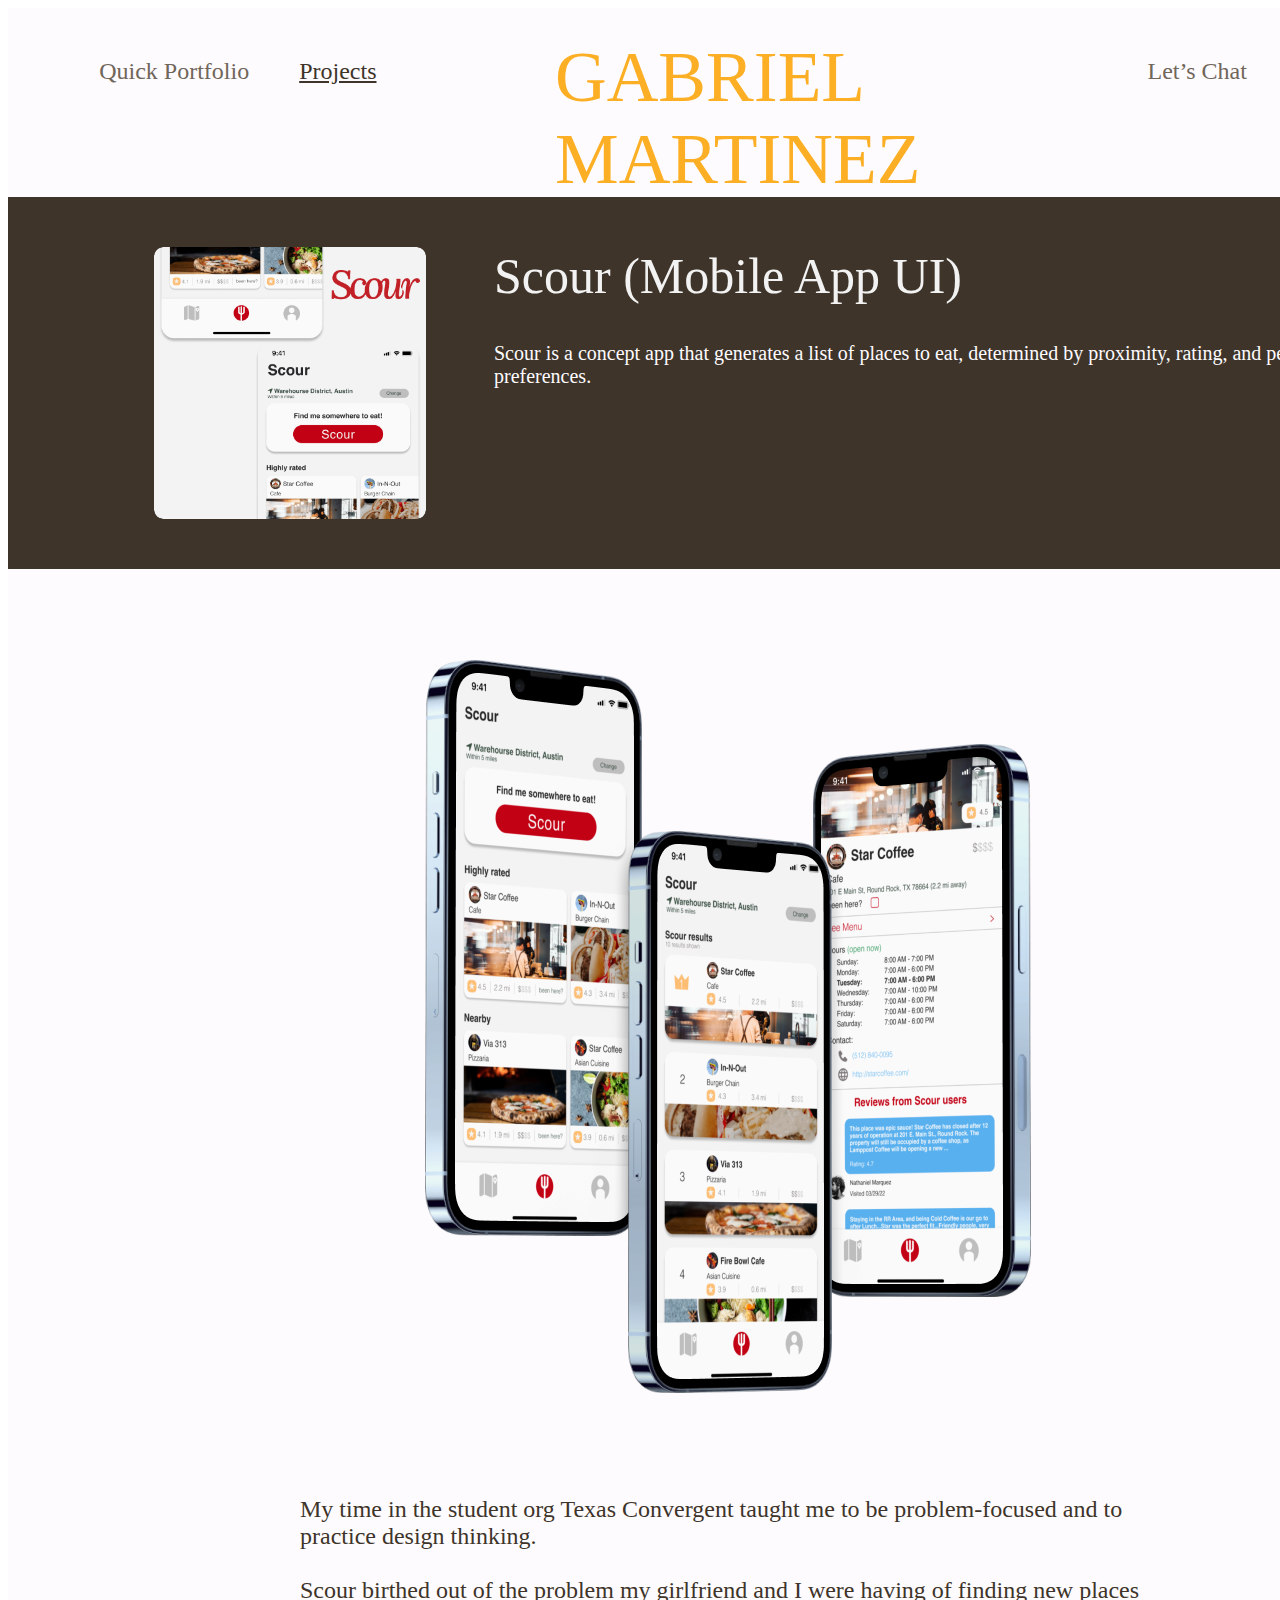
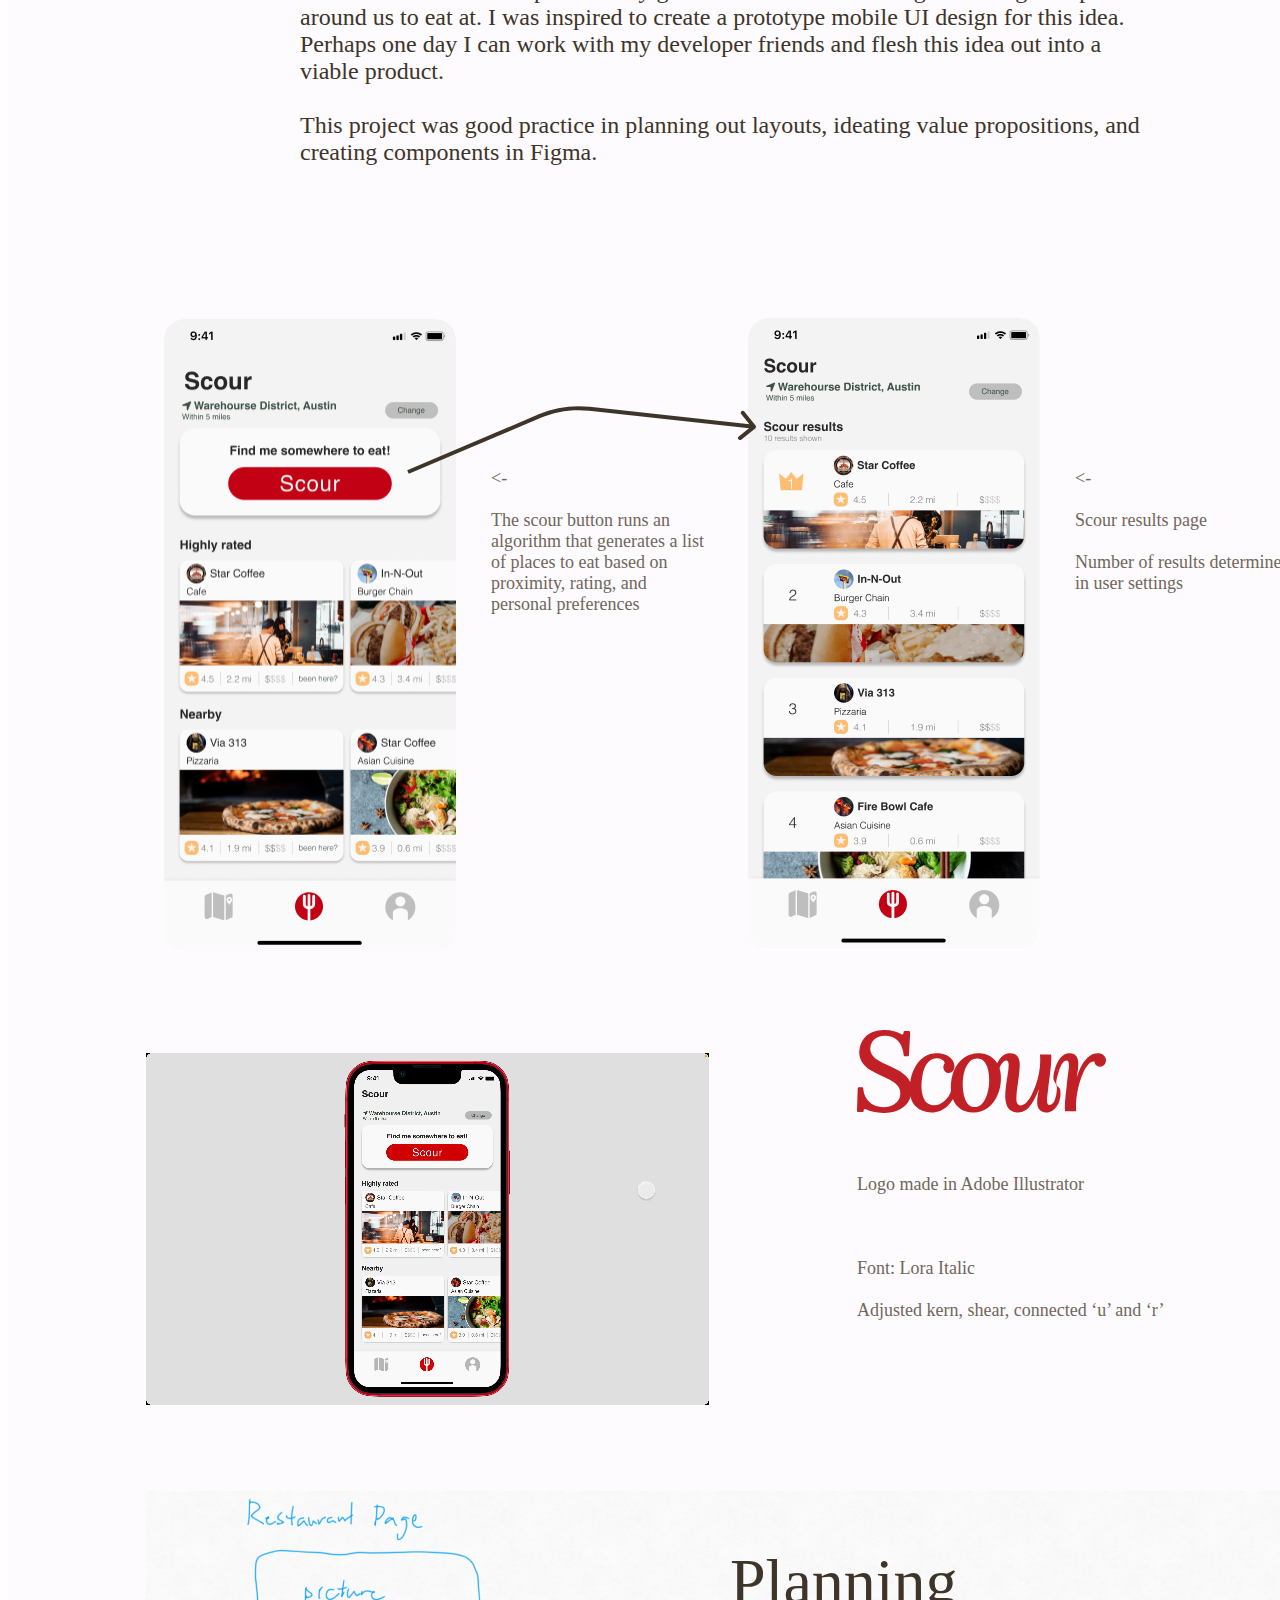
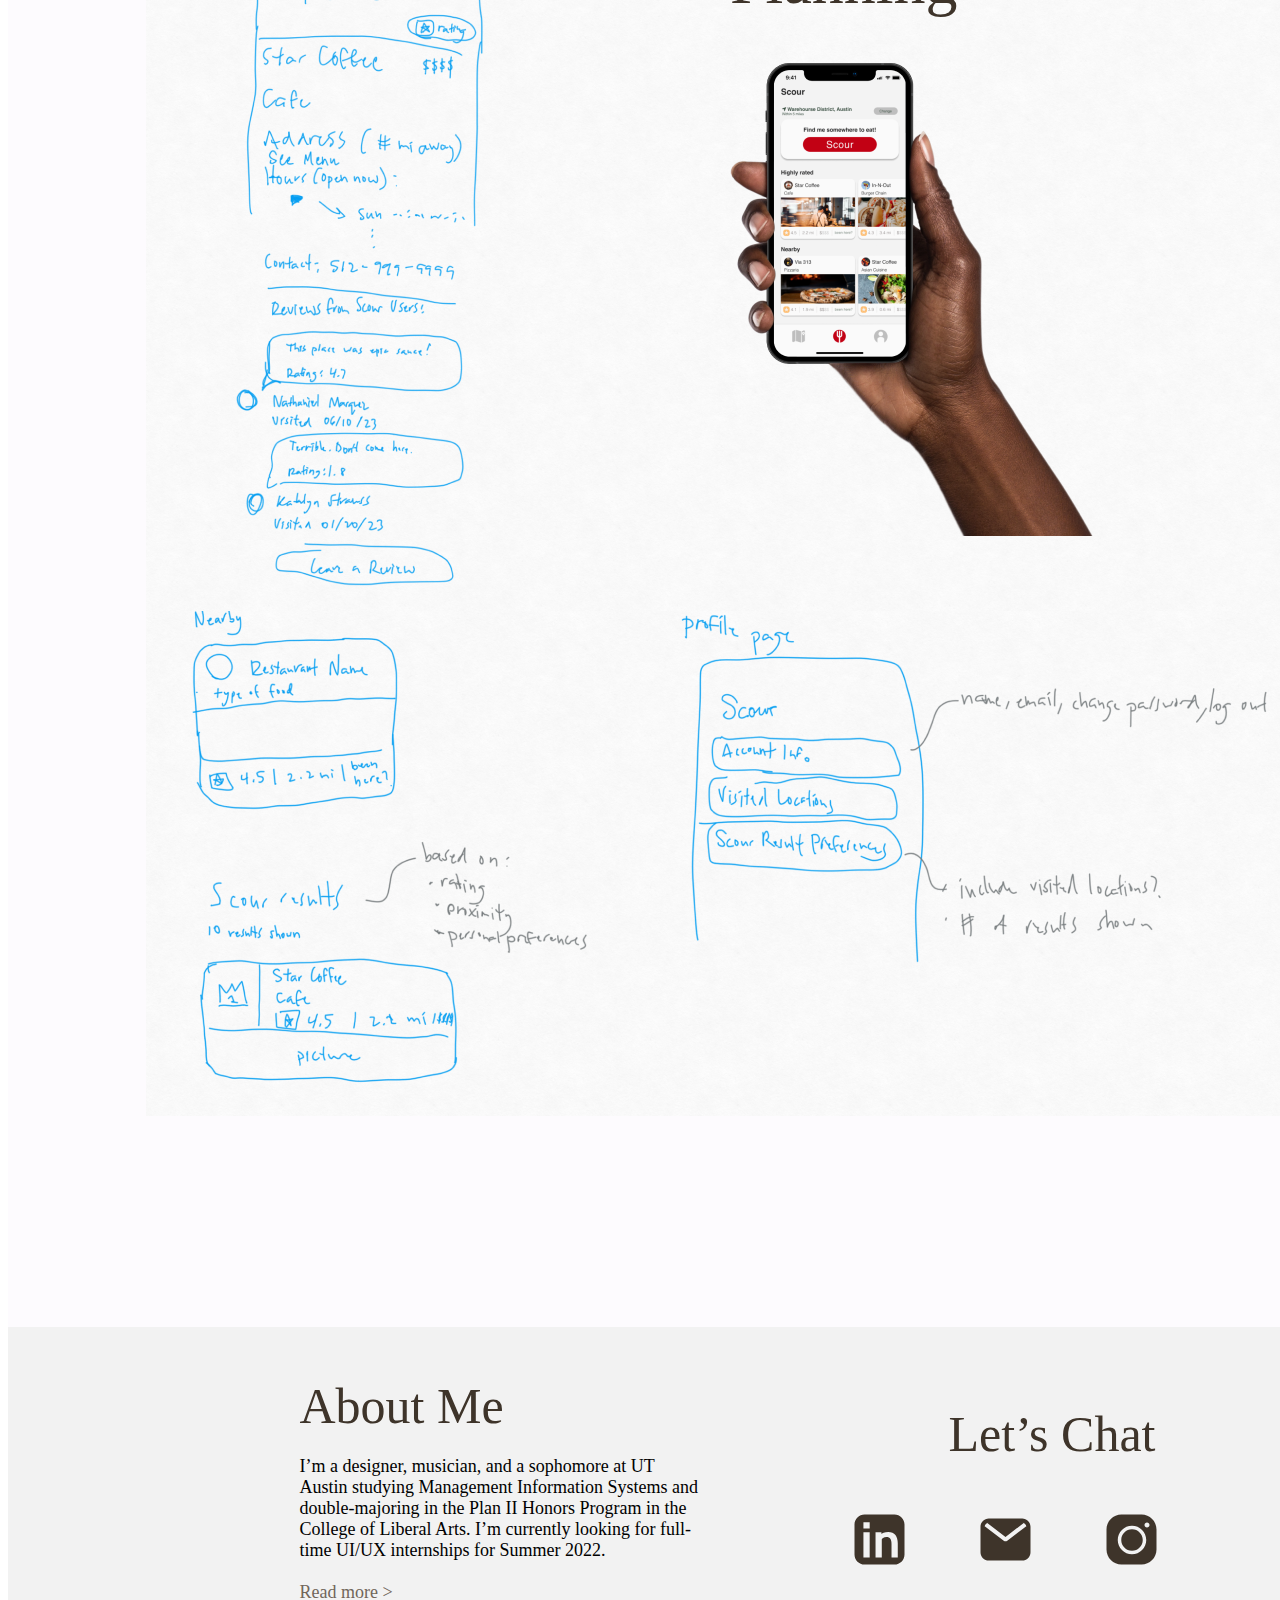
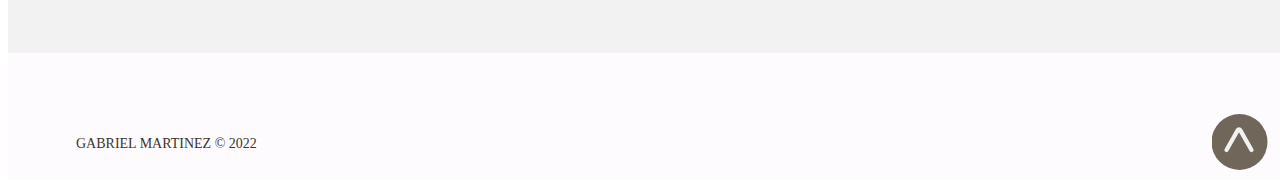
==== project_scour.html @ 1a532256 "new portfolio design" ====
<!DOCTYPE html>
<html>
<head>
  <title>Gabriel K Martinez Portfolio</title>
</head>
<body>
    <div>
        <link href="/css/project_scour.css" rel="stylesheet" />
        <div>
          <div
            class="projectsscourmobileappui1063945-projectsscourmobileappui1063945"
          >
            <div class="projectsscourmobileappui1063945-overlay1063946">
              <a
                href="index.html"
                class="projectsscourmobileappui1063945-navlink"
              >
                <div class="projectsscourmobileappui1063945-personallogo1063947">
                  <div class="projectsscourmobileappui1063945-layer11063948">
                    <span class="projectsscourmobileappui1063945-text">
                      GABRIEL MARTINEZ
                    </span>
                  </div>
                </div>
              </a>
              <div class="projectsscourmobileappui1063945-topnavbar1063950">
                <div class="projectsscourmobileappui1063945-frame21063951">
                  <a
                    href="index.html"
                    class="projectsscourmobileappui1063945-text01"
                  >
                    Quick Portfolio
                  </a>
                  <a
                    href="projects.html"
                    class="projectsscourmobileappui1063945-text02"
                  >
                    Projects
                  </a>
                </div>
                <div class="projectsscourmobileappui1063945-frame31063954">
                  <a href="#106:3964" class="projectsscourmobileappui1063945-text03">
                    Let’s Chat
                  </a>
                  <a
                    href="about.html"
                    class="projectsscourmobileappui1063945-text04"
                  >
                    About
                  </a>
                </div>
              </div>
              <div class="projectsscourmobileappui1063945-bottombar1063957">
                <span class="projectsscourmobileappui1063945-text05">
                  GABRIEL MARTINEZ © 2022
                </span>
                <div class="projectsscourmobileappui1063945-frame91063959">
                    <a href="#top">
                        <img
                          src="/assets/home/Frame 8.svg"
                          alt="Frame83413"
                          class="projectsscourmobileappui1063945-image"
                        />
                      </a>
                  <span class="projectsscourmobileappui1063945-text06">
                    Back to top
                  </span>
                </div>
              </div>
              <div class="projectsscourmobileappui1063945-secrettunnel1063963"></div>
              <div
                id="106:3964"
                class="projectsscourmobileappui1063945-aboutlinks1063964"
              >
                <div class="projectsscourmobileappui1063945-frame131063965">
                  <span class="projectsscourmobileappui1063945-text07">About Me</span>
                  <div class="projectsscourmobileappui1063945-frame121063967">
                    <span class="projectsscourmobileappui1063945-text08">
                      I’m a designer, musician, and a sophomore at UT Austin studying
                      Management Information Systems and double-majoring in the Plan
                      II Honors Program in the College of Liberal Arts. I’m currently
                      looking for full-time UI/UX internships for Summer 2022.
                    </span>
                    <a
                      href="about.html"
                      class="projectsscourmobileappui1063945-text09"
                    >
                      Read more &gt;
                    </a>
                  </div>
                </div>
                <div class="projectsscourmobileappui1063945-frame111063970">
                  <span class="projectsscourmobileappui1063945-text10">
                    Let’s Chat
                  </span>
                  <div class="projectsscourmobileappui1063945-frame101063972">
                    <a href="https://www.linkedin.com/in/gabriel-martinez-7009861b0/" 
                    target="_blank">
                      <img
                        alt="linkedinlogo3829"
                        src="/assets/home/linkedin logo.svg"
                        class="projectsscourmobileappui1063945-svg"
                      />
                    </a>
                    <a href="mailto:gkmartinez@utexas.edu" 
                      target="_blank">
                      <img
                        alt="maillogo3832"
                        src="/assets/home/mail logo.svg"
                        class="projectsscourmobileappui1063945-svg1"
                      /> 
                    </a>
                    <a href="https://www.instagram.com/gkazuakix/" 
                      target="_blank">
                      <img
                        alt="instagramlogo3839"
                        src="/assets/home/instagram logo.svg"
                        class="projectsscourmobileappui1063945-svg2"
                      />
                    </a>
                  </div>
                </div>
              </div>
              <div class="projectsscourmobileappui1063945-frame181063991">
                <div
                  class="
                    projectsscourmobileappui1063945-appiconprojecttitlecard1063992
                  "
                >
                  <img
                    alt="scourtitlecard11602954"
                    src="/assets/home/scour title card.png"
                    class="projectsscourmobileappui1063945-image02"
                  />
                </div>
                <div class="projectsscourmobileappui1063945-frame171064043">
                  <span class="projectsscourmobileappui1063945-text11">
                    Scour (Mobile App UI)
                  </span>
                  <span class="projectsscourmobileappui1063945-text12">
                    Scour is a concept app that generates a list of places to eat,
                    determined by proximity, rating, and personal preferences.
                  </span>
                </div>
              </div>
              <span class="projectsscourmobileappui1063945-text13">
                <span>
                  My time in the student org Texas Convergent taught me to be
                  problem-focused and to practice design thinking.
                </span>
                <br />
                <span></span>
                <br />
                <span>
                  Scour birthed out of the problem my girlfriend and I were having of
                  finding new places around us to eat at. I was inspired to create a
                  prototype mobile UI design for this idea. Perhaps one day I can work
                  with my developer friends and flesh this idea out into a viable
                  product.
                </span>
                <br />
                <span></span>
                <br />
                <span>
                  This project was good practice in planning out layouts, ideating
                  value propositions, and creating components in Figma.
                </span>
              </span>
              <div class="projectsscourmobileappui1063945-group51245477">
                <div class="projectsscourmobileappui1063945-scourpagehome1244723">
                  <img
                    alt="scourpagehome11602966"
                    src="/assets/scour/scour page - home.png"
                    class="projectsscourmobileappui1063945-image03"
                  />
                </div>
                <span class="projectsscourmobileappui1063945-text23">
                  <span>&lt;-</span>
                  <br />
                  <span></span>
                  <br />
                  <span>
                    The scour button runs an algorithm that generates a list of places
                    to eat based on proximity, rating, and personal preferences
                  </span>
                </span>
                <span class="projectsscourmobileappui1063945-text29">
                  <span>&lt;-</span>
                  <br />
                  <span></span>
                  <br />
                  <span>Scour results page</span>
                  <br />
                  <span></span>
                  <br />
                  <span>Number of results determined in user settings</span>
                </span>
                <div
                  class="projectsscourmobileappui1063945-scourpagescourresults1245215"
                >
                  <img
                    alt="scourpagescourresults11602968"
                    src="/assets/scour/scour page - scour results.png"
                    class="projectsscourmobileappui1063945-image04"
                  />
                </div>
                <img
                  alt="Arrow11245475"
                  src="/assets/scour/Arrow 1.svg"
                  class="projectsscourmobileappui1063945-svg3"
                />
              </div>
              <div class="projectsscourmobileappui1063945-i-phone13pro1244702">
                  <img
                    src="/assets/scour/iPhone 13 Pro.png">
                </div>
                <!--did a lot of deleting here, hopefully divs are still intact-->
                </div>
              </div>
              <div class="projectsscourmobileappui1063945-video1285478">
                  <video
                  width="100%"
                  height="100%"
                  src="/assets/videos/scour demo (1).mp4"
                  loop=""
                  autoplay="autoplay"
                  playsinline=""
                  muted=""
                ></video>
              </div>
              <div class="projectsscourmobileappui1063945-frame191355621">
                <div class="projectsscourmobileappui1063945-logo1335611">
                  <div class="projectsscourmobileappui1063945-layer21335612">
                    <img
                      alt="Layer1I1335612735"
                      src="/assets/scour/logo.svg"
                      class="projectsscourmobileappui1063945-image13"
                    />
                  </div>
                </div>
                <span class="projectsscourmobileappui1063945-text39">
                  <span>Logo made in Adobe Illustrator</span>
                  <br />
                  <span></span>
                  <br />
                  <span></span>
                  <br />
                  <span></span>
                  <br />
                  <span>Font: Lora Italic</span>
                  <br />
                  <span></span>
                  <br />
                  <span>Adjusted kern, shear, connected ‘u’ and ‘r’</span>
                </span>
              </div>
              <img
                alt="IMGBCB7A203358B111355662"
                src="/assets/scour/bottom sketch.png"
                class="projectsscourmobileappui1063945-image14"
              />
              <img
                alt="IMG135BC1971901111355663"
                src="/assets/scour/top sketch.png"
                class="projectsscourmobileappui1063945-image15"
              />
              <img
                alt="WomanhandholdingiPhone12mockupBlackskinMockuuupsStudio1355665"
                src="/assets/scour/hand mockup.png"
                class="projectsscourmobileappui1063945-image16"
              />
              <span class="projectsscourmobileappui1063945-text53">Planning</span>
            </div>
          </div>
        </div>
      </div>
      
      
      
  
</body>
</html>
---- css/project_scour.css ----
:root{
    --dl-color-default-granitegray63d72: rgba(113, 102, 90, 1);
    --dl-color-default-snow811f9: rgba(253, 251, 254, 1);
    --dl-color-default-cultured8f9a2: rgba(242, 242, 242, 1);
    --dl-color-default-darklavad46c3: rgba(62, 52, 42, 1);
  }
  
  html {
    scroll-behavior: smooth;
  }

  .projectsscourmobileappui1063945-projectsscourmobileappui1063945 {
  width: 1440px;
  height: 4972px;
  display: flex;
  overflow: hidden;
  position: relative;
  max-width: 1440px;
  box-sizing: border-box;
  align-items: flex-start;
  border-color: transparent;
  background-color: rgba(255, 255, 255, 1);
}
.projectsscourmobileappui1063945-overlay1063946 {
  top: 0px;
  left: 0px;
  width: 1440px;
  height: 4972px;
  display: flex;
  overflow: hidden;
  position: absolute;
  box-sizing: border-box;
  align-items: flex-start;
  border-color: transparent;
  background-color: var(--dl-color-default-snow811f9);
}
.projectsscourmobileappui1063945-navlink {
  display: contents;
}
.projectsscourmobileappui1063945-personallogo1063947 {
  top: 28px;
  left: 547px;
  width: 346px;
  height: 94px;
  display: flex;
  position: absolute;
  box-sizing: border-box;
  align-items: flex-start;
  border-color: transparent;
  flex-direction: column;
}
.projectsscourmobileappui1063945-layer11063948 {
  width: 346px;
  height: 94px;
  display: flex;
  position: relative;
  box-sizing: border-box;
  align-items: flex-start;
  flex-shrink: 1;
  border-color: transparent;
}
.projectsscourmobileappui1063945-text {
  top: 0px;
  left: 0px;
  color: rgba(252, 175, 37, 1);
  width: 346px;
  height: auto;
  position: absolute;
  font-size: 71.57717895507812px;
  align-self: auto;
  font-style: normal;
  text-align: left;
  font-family: Landasans;
  font-weight: 500px;
  line-height: normal;
  font-stretch: normal;
  text-decoration: none;
}
.projectsscourmobileappui1063945-topnavbar1063950 {
  top: 50px;
  left: 56px;
  width: 1328px;
  display: flex;
  position: absolute;
  box-sizing: border-box;
  align-items: center;
  border-color: transparent;
  justify-content: center;
}
.projectsscourmobileappui1063945-frame21063951 {
  margin: 0 771px 0 0;
  display: flex;
  position: relative;
  box-sizing: border-box;
  align-items: flex-start;
  flex-shrink: 1;
  border-color: transparent;
}
.projectsscourmobileappui1063945-text01 {
  color: var(--dl-color-default-granitegray63d72);
  height: auto;
  margin: 0 50px 0 0;
  font-size: 24px;
  align-self: auto;
  font-style: normal;
  text-align: left;
  font-family: Geneva;
  font-weight: 400px;
  line-height: normal;
  font-stretch: normal;
  text-decoration: none;
}
.projectsscourmobileappui1063945-text02 {
  color: var(--dl-color-default-darklavad46c3);
  height: auto;
  font-size: 24px;
  align-self: auto;
  font-style: normal;
  text-align: left;
  font-family: Geneva;
  font-weight: 400px;
  line-height: normal;
  font-stretch: normal;
  text-decoration: underline;
}
.projectsscourmobileappui1063945-frame31063954 {
  display: flex;
  position: relative;
  box-sizing: border-box;
  align-items: flex-start;
  flex-shrink: 1;
  border-color: transparent;
}
.projectsscourmobileappui1063945-text03 {
  color: var(--dl-color-default-granitegray63d72);
  height: auto;
  margin: 0 50px 0 0;
  font-size: 24px;
  align-self: auto;
  font-style: normal;
  text-align: left;
  font-family: Geneva;
  font-weight: 400px;
  line-height: normal;
  font-stretch: normal;
  text-decoration: none;
}
.projectsscourmobileappui1063945-text04 {
  color: var(--dl-color-default-granitegray63d72);
  height: auto;
  font-size: 24px;
  align-self: auto;
  font-style: normal;
  text-align: left;
  font-family: Geneva;
  font-weight: 400px;
  line-height: normal;
  font-stretch: normal;
  text-decoration: none;
}
.projectsscourmobileappui1063945-bottombar1063957 {
  top: 4896px;
  left: 0px;
  width: 1440px;
  display: flex;
  padding: 10px 50px;
  position: absolute;
  box-sizing: border-box;
  align-items: center;
  border-color: transparent;
  justify-content: center;
  background-color: var(--dl-color-default-snow811f9);
}
.projectsscourmobileappui1063945-text05 {
  color: var(--dl-color-default-darklavad46c3);
  height: auto;
  margin: 0 955px 0 0;
  font-size: 14px;
  align-self: auto;
  font-style: normal;
  text-align: left;
  font-family: Geneva;
  font-weight: 400px;
  line-height: normal;
  font-stretch: normal;
  text-decoration: none;
}
.projectsscourmobileappui1063945-frame91063959 {
  display: flex;
  position: relative;
  box-sizing: border-box;
  align-items: center;
  flex-shrink: 1;
  border-color: transparent;
  justify-content: flex-end;
}
.projectsscourmobileappui1063945-image {
  width: 56px;
  height: 56px;
  margin: 0 20px 0 0;
  position: relative;
  object-fit: cover;
  border-color: transparent;
}
.projectsscourmobileappui1063945-text06 {
  color: var(--dl-color-default-darklavad46c3);
  height: auto;
  font-size: 20px;
  align-self: auto;
  font-style: normal;
  text-align: left;
  font-family: Geneva;
  font-weight: 400px;
  line-height: normal;
  font-stretch: normal;
  text-decoration: none;
}
.projectsscourmobileappui1063945-secrettunnel1063963 {
  top: 0px;
  left: 670px;
  width: 100px;
  height: 1px;
  display: flex;
  overflow: hidden;
  position: absolute;
  box-sizing: border-box;
  align-items: flex-start;
  border-color: transparent;
}
.projectsscourmobileappui1063945-aboutlinks1063964 {
  top: 4519px;
  left: -1px;
  width: 1441px;
  display: flex;
  padding: 50px 100px;
  position: absolute;
  box-sizing: border-box;
  align-items: center;
  border-color: transparent;
  justify-content: center;
  background-color: var(--dl-color-default-cultured8f9a2);
}
.projectsscourmobileappui1063945-frame131063965 {
  margin: 0 155px 0 0;
  display: flex;
  position: relative;
  box-sizing: border-box;
  align-items: flex-start;
  flex-shrink: 1;
  border-color: transparent;
  flex-direction: column;
}
.projectsscourmobileappui1063945-text07 {
  color: var(--dl-color-default-darklavad46c3);
  height: auto;
  margin: 0 0 21px 0;
  font-size: 50px;
  align-self: auto;
  font-style: normal;
  text-align: left;
  font-family: Geneva;
  font-weight: 400px;
  line-height: normal;
  font-stretch: normal;
  text-decoration: none;
}
.projectsscourmobileappui1063945-frame121063967 {
  display: flex;
  position: relative;
  box-sizing: border-box;
  align-items: flex-start;
  flex-shrink: 1;
  border-color: transparent;
  flex-direction: column;
  justify-content: flex-end;
}
.projectsscourmobileappui1063945-text08 {
  color: rgba(0, 0, 0, 1);
  width: 401px;
  height: auto;
  margin: 0 0 21px 0;
  font-size: 18px;
  align-self: auto;
  font-style: normal;
  text-align: left;
  font-family: Geneva;
  font-weight: 400px;
  line-height: normal;
  font-stretch: normal;
  text-decoration: none;
}
.projectsscourmobileappui1063945-text09 {
  color: var(--dl-color-default-granitegray63d72);
  height: auto;
  font-size: 18px;
  align-self: auto;
  font-style: normal;
  text-align: left;
  font-family: Geneva;
  font-weight: 400px;
  line-height: normal;
  font-stretch: normal;
  text-decoration: none;
}
.projectsscourmobileappui1063945-frame111063970 {
  width: 300px;
  height: 170px;
  display: flex;
  position: relative;
  box-sizing: border-box;
  align-items: flex-end;
  border-color: transparent;
  flex-direction: column;
}
.projectsscourmobileappui1063945-text10 {
  color: var(--dl-color-default-darklavad46c3);
  height: auto;
  margin: 0 0 53px 0;
  font-size: 50px;
  align-self: auto;
  font-style: normal;
  text-align: left;
  font-family: Geneva;
  font-weight: 400px;
  line-height: normal;
  font-stretch: normal;
  text-decoration: none;
}
.projectsscourmobileappui1063945-frame101063972 {
  width: 300px;
  height: 50px;
  display: flex;
  position: relative;
  box-sizing: border-box;
  align-items: center;
  border-color: transparent;
  justify-content: center;
}
.projectsscourmobileappui1063945-svg {
  width: 50;
  height: 50;
  margin: 0 75px 0 0;
}
.projectsscourmobileappui1063945-svg1 {
  width: 50;
  height: 42;
  margin: 0 75px 0 0;
}
.projectsscourmobileappui1063945-svg2 {
  width: 50;
  height: 50;
}
.projectsscourmobileappui1063945-image01 {
  top: 1305px;
  left: 366px;
  width: 708px;
  height: 352px;
  position: absolute;
  object-fit: cover;
  border-color: transparent;
}
.projectsscourmobileappui1063945-frame181063991 {
  top: 189px;
  left: 0px;
  width: 1440px;
  height: 372px;
  display: flex;
  overflow: hidden;
  position: absolute;
  box-sizing: border-box;
  align-items: flex-start;
  border-color: transparent;
  background-color: var(--dl-color-default-darklavad46c3);
}
.projectsscourmobileappui1063945-appiconprojecttitlecard1063992 {
  top: 50px;
  left: 146px;
  width: 272px;
  height: 272px;
  display: flex;
  overflow: hidden;
  position: absolute;
  box-sizing: border-box;
  align-items: flex-start;
  border-color: transparent;
  border-radius: 9.315069198608398px;
}
.projectsscourmobileappui1063945-image02 {
  top: 0px;
  left: 0px;
  width: 272px;
  height: 272px;
  position: absolute;
  object-fit: cover;
  border-color: transparent;
}
.projectsscourmobileappui1063945-frame171064043 {
  top: 50px;
  left: 486px;
  width: 899px;
  display: flex;
  position: absolute;
  box-sizing: border-box;
  align-items: flex-start;
  flex-shrink: 1;
  border-color: transparent;
  flex-direction: column;
}
.projectsscourmobileappui1063945-text11 {
  color: var(--dl-color-default-cultured8f9a2);
  height: auto;
  margin: 0 0 37px 0;
  font-size: 50px;
  align-self: auto;
  font-style: normal;
  text-align: left;
  font-family: Geneva;
  font-weight: 400px;
  line-height: normal;
  font-stretch: normal;
  text-decoration: none;
}
.projectsscourmobileappui1063945-text12 {
  color: var(--dl-color-default-snow811f9);
  width: 899px;
  height: auto;
  font-size: 20px;
  align-self: auto;
  font-style: normal;
  text-align: left;
  font-family: Geneva;
  font-weight: 400px;
  line-height: normal;
  font-stretch: normal;
  text-decoration: none;
}
.projectsscourmobileappui1063945-text13 {
  top: 1488px;
  left: 292px;
  color: var(--dl-color-default-darklavad46c3);
  width: 856px;
  height: auto;
  position: absolute;
  font-size: 24px;
  align-self: auto;
  font-style: normal;
  text-align: left;
  font-family: Geneva;
  font-weight: 400px;
  line-height: normal;
  font-stretch: normal;
  text-decoration: none;
}
.projectsscourmobileappui1063945-group51245477 {
  top: 1910px;
  left: 156px;
  width: 1129px;
  height: 633.0004272460938px;
  display: flex;
  position: absolute;
  box-sizing: border-box;
  align-items: flex-start;
  flex-shrink: 1;
  border-color: transparent;
}
.projectsscourmobileappui1063945-scourpagehome1244723 {
  top: 1px;
  left: 0px;
  width: 292px;
  height: 632.0004272460938px;
  display: flex;
  overflow: hidden;
  position: absolute;
  box-sizing: border-box;
  align-items: flex-start;
  border-color: transparent;
  border-radius: 20px;
  background-color: rgba(255, 255, 255, 1);
}
.projectsscourmobileappui1063945-image03 {
  top: 0px;
  left: 0px;
  width: 292px;
  height: 633px;
  position: absolute;
  object-fit: cover;
  border-color: transparent;
}
.projectsscourmobileappui1063945-text23 {
  top: 150px;
  left: 327px;
  color: var(--dl-color-default-granitegray63d72);
  width: 218px;
  height: auto;
  position: absolute;
  font-size: 18px;
  align-self: auto;
  font-style: normal;
  text-align: left;
  font-family: Geneva;
  font-weight: 400px;
  line-height: normal;
  font-stretch: normal;
  text-decoration: none;
}
.projectsscourmobileappui1063945-text29 {
  top: 150px;
  left: 911px;
  color: var(--dl-color-default-granitegray63d72);
  width: 218px;
  height: auto;
  position: absolute;
  font-size: 18px;
  align-self: auto;
  font-style: normal;
  text-align: left;
  font-family: Geneva;
  font-weight: 400px;
  line-height: normal;
  font-stretch: normal;
  text-decoration: none;
}
.projectsscourmobileappui1063945-scourpagescourresults1245215 {
  top: 0px;
  left: 584px;
  width: 292px;
  height: 632px;
  display: flex;
  overflow: hidden;
  position: absolute;
  box-sizing: border-box;
  align-items: flex-start;
  border-color: transparent;
  border-radius: 20px;
  background-color: rgba(255, 255, 255, 1);
}
.projectsscourmobileappui1063945-image04 {
  top: 0px;
  left: 0px;
  width: 292px;
  height: 632px;
  position: absolute;
  object-fit: cover;
  border-color: transparent;
}
.projectsscourmobileappui1063945-svg3 {
  top: 88px;
  left: 243px;
  width: 346;
  height: 66;
  position: absolute;
}
.projectsscourmobileappui1063945-i-phone13pro1244702 {
  top: 652px;
  left: 417px;
  width: 606px;
  height: 733px;
  display: flex;
  position: absolute;
  box-sizing: border-box;
  align-items: flex-start;
  flex-shrink: 1;
  border-color: transparent;
}
.projectsscourmobileappui1063945-frame31244703 {
  top: 84px;
  left: 388px;
  width: 218px;
  height: 553px;
  display: flex;
  position: absolute;
  box-sizing: border-box;
  align-items: flex-start;
  flex-shrink: 1;
  border-color: transparent;
}
.projectsscourmobileappui1063945-image05 {
  top: 0px;
  left: 0px;
  width: 218px;
  height: 553px;
  position: absolute;
  object-fit: cover;
  border-color: transparent;
}
.projectsscourmobileappui1063945-mockup1244705 {
  top: 13px;
  left: 8px;
  width: 182px;
  height: 527px;
  display: flex;
  position: absolute;
  box-sizing: border-box;
  align-items: flex-start;
  flex-shrink: 1;
  border-color: transparent;
}
.projectsscourmobileappui1063945-image06 {
  top: -3px;
  left: -4px;
  width: 188px;
  height: 531px;
  position: absolute;
  object-fit: cover;
  border-color: transparent;
}
.projectsscourmobileappui1063945-image07 {
  top: 0px;
  left: 0px;
  width: 218px;
  height: 553px;
  opacity: 0.50;
  position: absolute;
  object-fit: cover;
  border-color: transparent;
}
.projectsscourmobileappui1063945-frame11244710 {
  top: 0px;
  left: 0px;
  width: 217px;
  height: 576px;
  display: flex;
  position: absolute;
  box-sizing: border-box;
  align-items: flex-start;
  flex-shrink: 1;
  border-color: transparent;
}
.projectsscourmobileappui1063945-image08 {
  top: 0px;
  left: 0px;
  width: 217px;
  height: 576px;
  position: absolute;
  object-fit: cover;
  border-color: transparent;
}
.projectsscourmobileappui1063945-mockup1244712 {
  top: 13px;
  left: 30px;
  width: 179px;
  height: 549px;
  display: flex;
  position: absolute;
  box-sizing: border-box;
  align-items: flex-start;
  flex-shrink: 1;
  border-color: transparent;
}
.projectsscourmobileappui1063945-image09 {
  top: -4px;
  left: -1px;
  width: 181px;
  height: 554px;
  position: absolute;
  object-fit: cover;
  border-color: transparent;
}
.projectsscourmobileappui1063945-image10 {
  top: 8px;
  left: 2px;
  width: 215px;
  height: 568px;
  opacity: 0.50;
  position: absolute;
  object-fit: cover;
  border-color: transparent;
}
.projectsscourmobileappui1063945-frame21244717 {
  top: 171px;
  left: 203px;
  width: 204px;
  height: 562px;
  display: flex;
  position: absolute;
  box-sizing: border-box;
  align-items: flex-start;
  flex-shrink: 1;
  border-color: transparent;
}
.projectsscourmobileappui1063945-image11 {
  top: 0px;
  left: 0px;
  width: 204px;
  height: 562px;
  position: absolute;
  object-fit: cover;
  border-color: transparent;
}
.projectsscourmobileappui1063945-mockup1244719 {
  top: 13px;
  left: 29px;
  width: 167px;
  height: 535px;
  display: flex;
  position: absolute;
  box-sizing: border-box;
  align-items: flex-start;
  flex-shrink: 1;
  border-color: transparent;
}
.projectsscourmobileappui1063945-image12 {
  top: -4px;
  left: -1px;
  width: 169px;
  height: 541px;
  position: absolute;
  object-fit: cover;
  border-color: transparent;
}
.projectsscourmobileappui1063945-video1285478 {
  top: 2630px;
  left: 146px;
  width: 563px;
  height: 397px;
  display: flex;
  overflow: hidden;
  position: absolute;
  box-sizing: border-box;
  align-items: flex-start;
  border-color: transparent;
  border-radius: 20px;
  background-color: transparent;
}
.projectsscourmobileappui1063945-frame191355621 {
  top: 2630px;
  left: 857px;
  width: 309px;
  height: 336px;
  display: flex;
  position: absolute;
  box-sizing: border-box;
  align-items: flex-start;
  border-color: transparent;
  flex-direction: column;
}
.projectsscourmobileappui1063945-logo1335611 {
  width: 249px;
  height: 83px;
  margin: 0 0 61px 0;
  display: flex;
  overflow: hidden;
  position: relative;
  box-sizing: border-box;
  align-items: flex-start;
  border-color: transparent;
}
.projectsscourmobileappui1063945-layer21335612 {
  top: 0px;
  left: 0px;
  width: 249px;
  height: 83px;
  display: flex;
  position: absolute;
  box-sizing: border-box;
  align-items: flex-start;
  border-color: transparent;
}
.projectsscourmobileappui1063945-image13 {
  top: 0px;
  left: 0px;
  width: 249px;
  height: 83px;
  position: absolute;
  object-fit: cover;
  border-color: transparent;
}
.projectsscourmobileappui1063945-text39 {
  color: var(--dl-color-default-granitegray63d72);
  width: 309px;
  height: auto;
  font-size: 18px;
  align-self: auto;
  font-style: normal;
  text-align: left;
  font-family: Geneva;
  font-weight: 400px;
  line-height: normal;
  font-stretch: normal;
  text-decoration: none;
}
.projectsscourmobileappui1063945-image14 {
  top: 3784px;
  left: 146px;
  width: 1148px;
  height: 532px;
  position: absolute;
  object-fit: cover;
  border-color: transparent;
}
.projectsscourmobileappui1063945-image15 {
  top: 3091px;
  left: 146px;
  width: 1148px;
  height: 720px;
  position: absolute;
  object-fit: cover;
  border-color: transparent;
}
.projectsscourmobileappui1063945-image16 {
  top: 3263px;
  left: 730px;
  width: 535px;
  height: 473px;
  position: absolute;
  object-fit: cover;
  border-color: transparent;
}
.projectsscourmobileappui1063945-text53 {
  top: 3145px;
  left: 730px;
  color: var(--dl-color-default-darklavad46c3);
  height: auto;
  position: absolute;
  font-size: 64px;
  align-self: auto;
  font-style: normal;
  text-align: left;
  font-family: Geneva;
  font-weight: 400px;
  line-height: normal;
  font-stretch: normal;
  text-decoration: none;
}
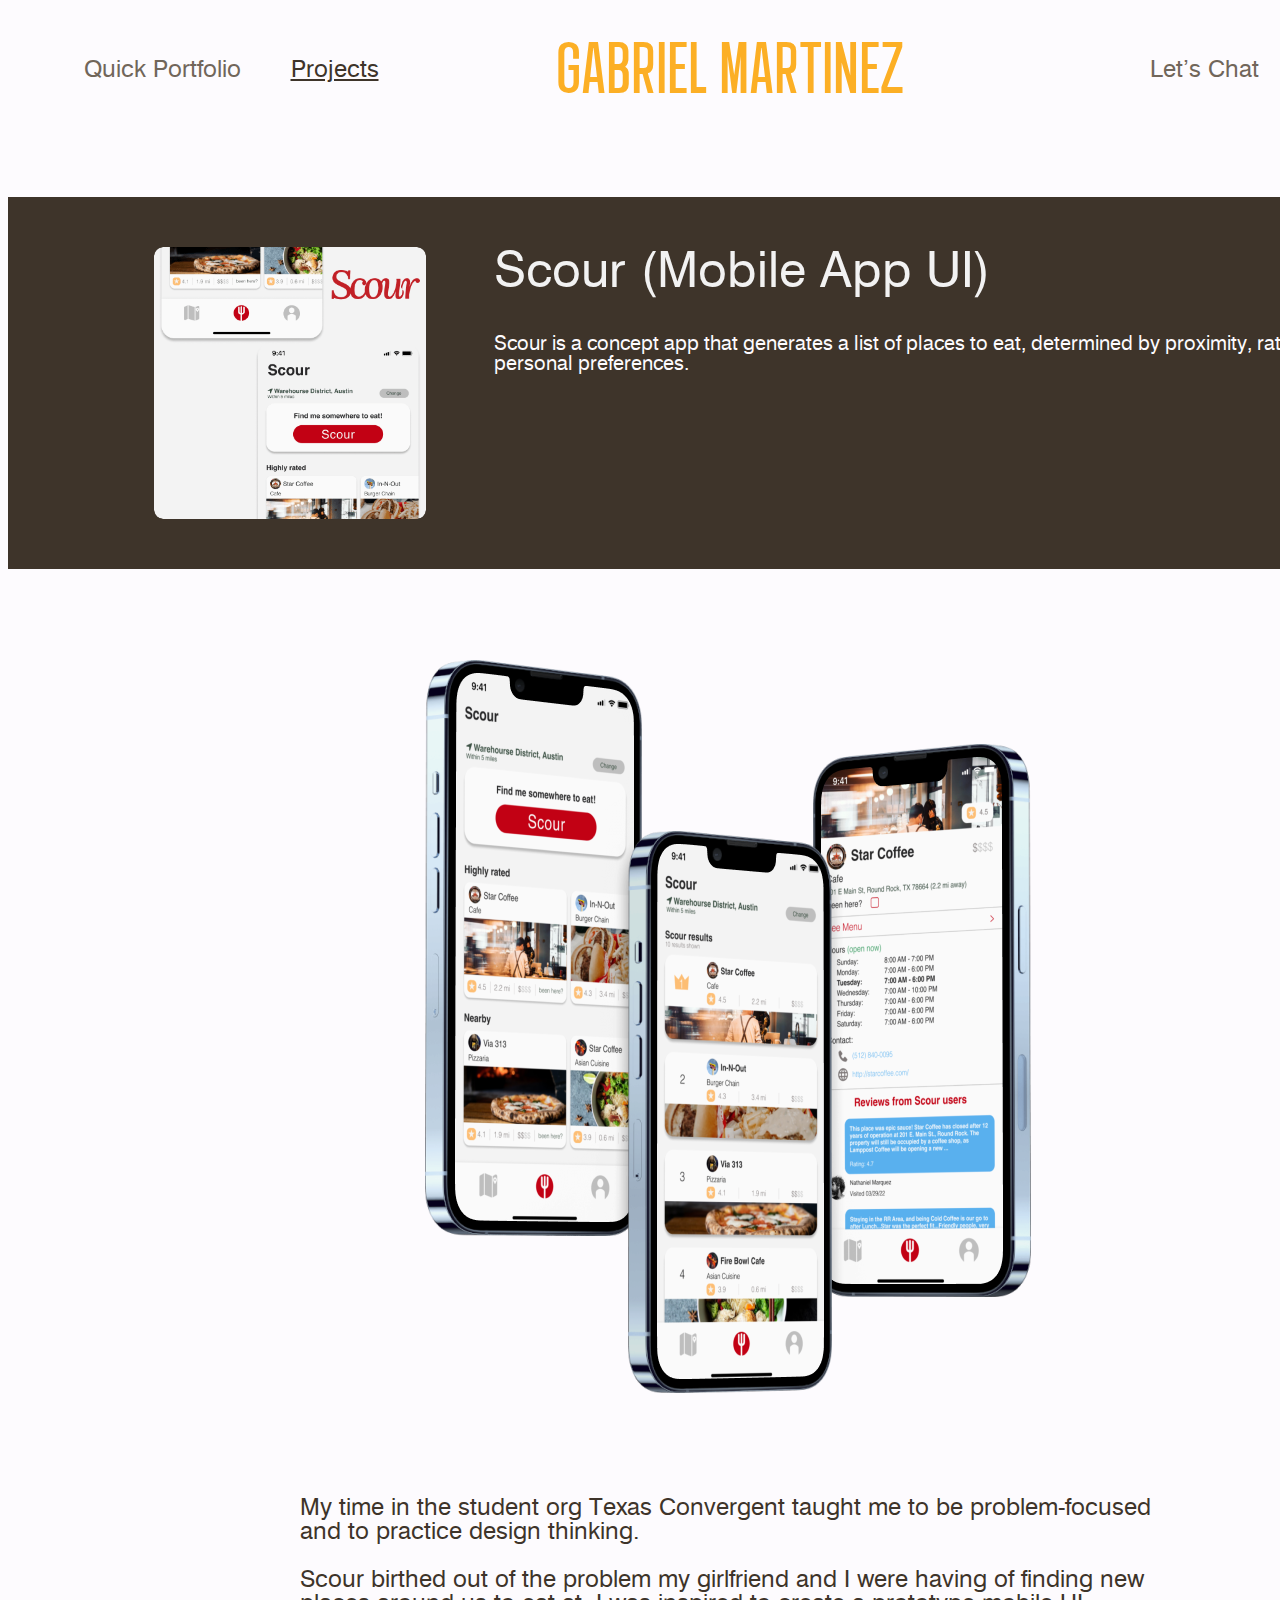
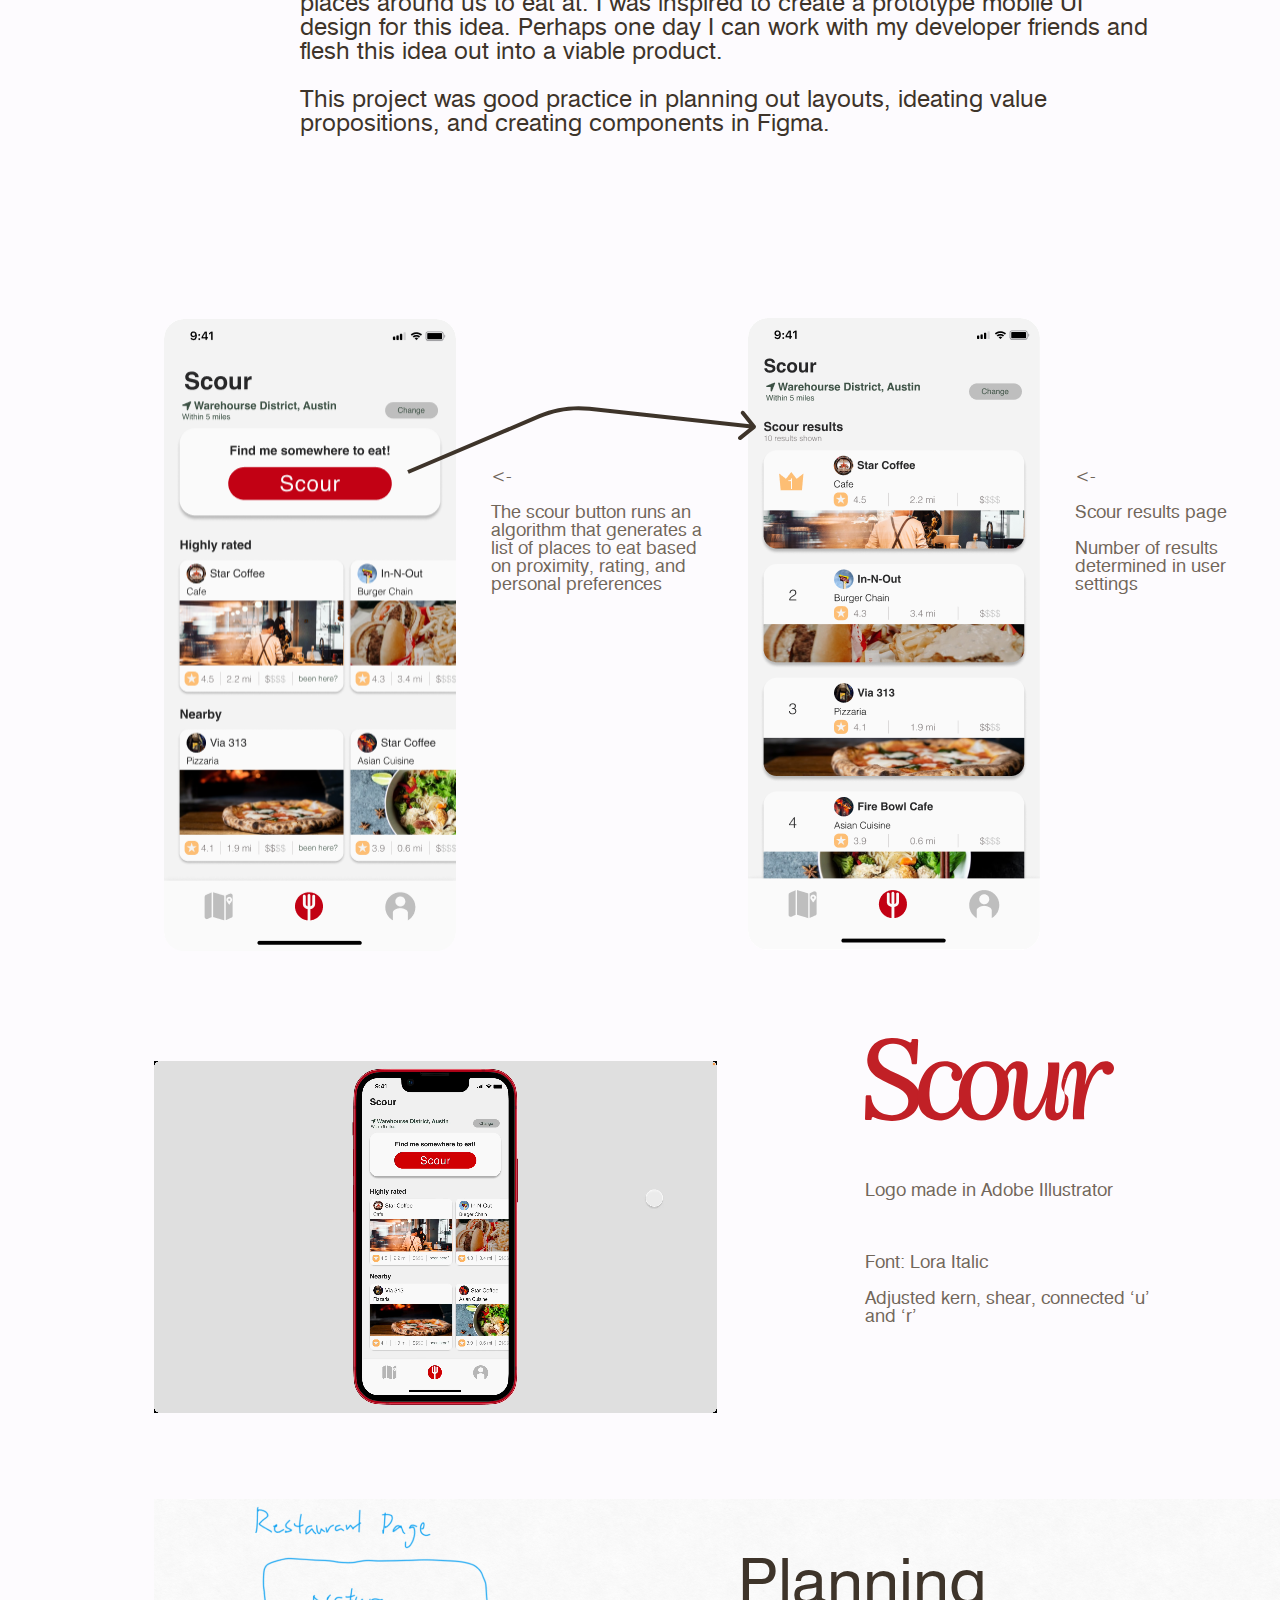
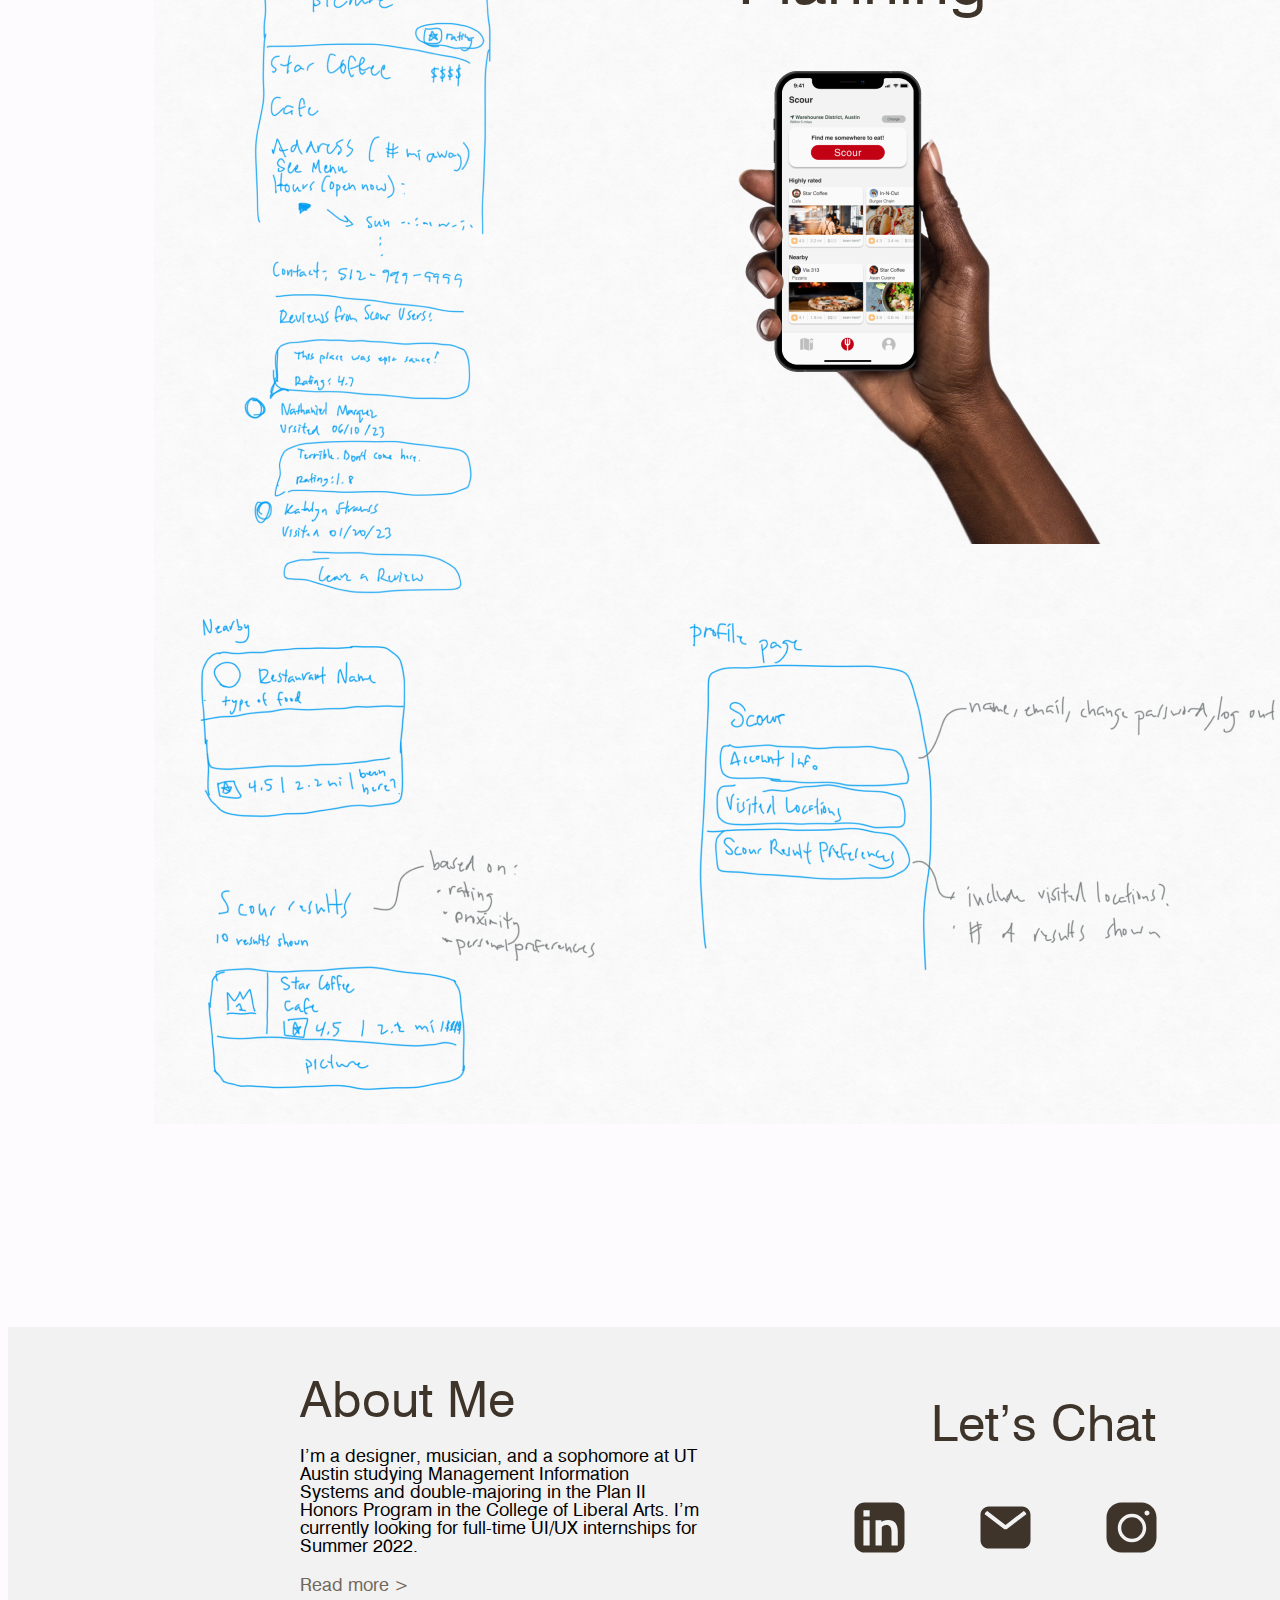
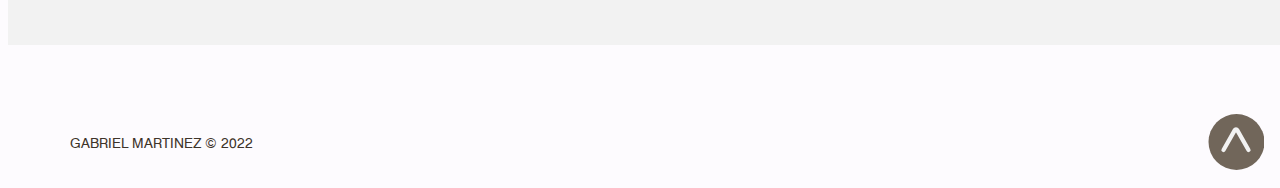
==== commit cff0c295: "adding fonts, centering for larger screens" ====
--- a/project_scour.html
+++ b/project_scour.html
@@ -216,8 +216,8 @@
                 </div>
                 <!--did a lot of deleting here, hopefully divs are still intact-->
                 </div>
-              </div>
-              <div class="projectsscourmobileappui1063945-video1285478">
+
+<div class="projectsscourmobileappui1063945-video1285478">
                   <video
                   width="100%"
                   height="100%"
@@ -254,6 +254,9 @@
                   <span>Adjusted kern, shear, connected ‘u’ and ‘r’</span>
                 </span>
               </div>
+
+
+
               <img
                 alt="IMGBCB7A203358B111355662"
                 src="/assets/scour/bottom sketch.png"
@@ -270,6 +273,15 @@
                 class="projectsscourmobileappui1063945-image16"
               />
               <span class="projectsscourmobileappui1063945-text53">Planning</span>
+
+
+
+              </div>
+
+
+              
+
+
             </div>
           </div>
         </div>
--- a/css/project_scour.css
+++ b/css/project_scour.css
@@ -5,9 +5,39 @@
     --dl-color-default-darklavad46c3: rgba(62, 52, 42, 1);
   }
   
+  @font-face {
+    font-family: 'Landasans';
+    src: url('/css/fonts/landasans-medium-webfont.woff2') format('woff2'),
+         url('/css/fonts/landasans-medium-webfont.woff') format('woff');
+    font-weight: normal;
+    font-style: normal;
+}
+
+@font-face {
+  font-family: 'Geneva';
+  src: url('/css/fonts/geneva-webfont.woff') format('woff');
+  font-weight: normal;
+  font-style: normal;
+}
+
   html {
     scroll-behavior: smooth;
+    margin: auto;
+    display: table;
   }
+  
+  body {
+    background-color: var(--dl-color-default-snow811f9);
+  }
+
+.centerframe {
+  justify-content: center;
+  display: flex;
+  width: 1020px;
+  height: 397px;
+  margin: 148px;
+
+}
 
   .projectsscourmobileappui1063945-projectsscourmobileappui1063945 {
   width: 1440px;
@@ -63,13 +93,13 @@
   top: 0px;
   left: 0px;
   color: rgba(252, 175, 37, 1);
-  width: 346px;
+  width: 350px;
   height: auto;
   position: absolute;
   font-size: 71.57717895507812px;
   align-self: auto;
   font-style: normal;
-  text-align: left;
+  text-align: center;
   font-family: Landasans;
   font-weight: 500px;
   line-height: normal;
